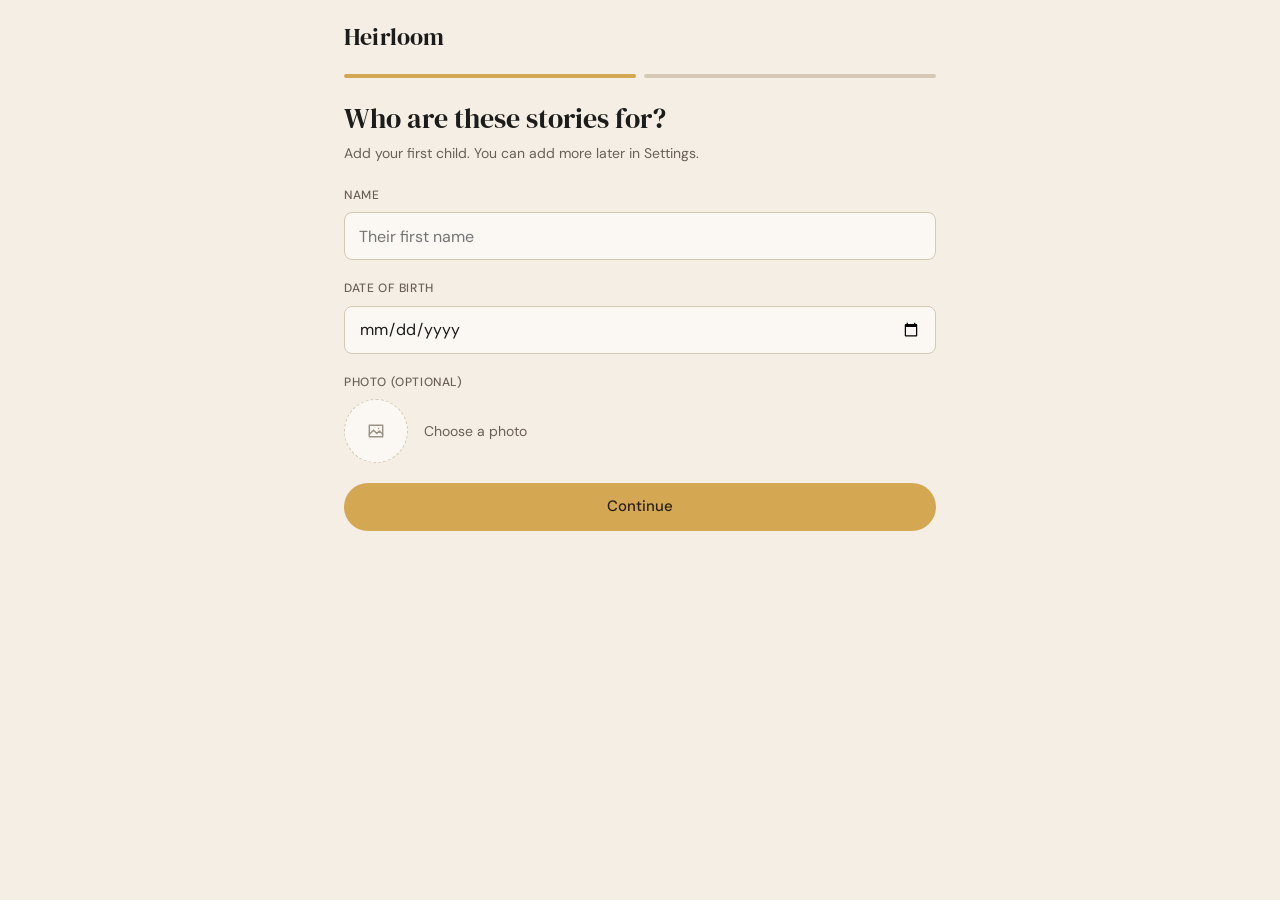
==== heirloom-pwa/index.html @ 804e4d86 "Add Heirloom PWA (Phase 1) in heirloom-pwa/ A separate vanilla HTML/CSS/JS PWA, a parent-facing comp" ====
<!doctype html>
<html lang="en">
<head>
<meta charset="utf-8">
<meta name="viewport" content="width=device-width, initial-scale=1, viewport-fit=cover">
<meta name="theme-color" content="#2A1F14">
<meta name="description" content="Record stories and messages for the people you love most.">
<meta name="apple-mobile-web-app-capable" content="yes">
<meta name="mobile-web-app-capable" content="yes">
<meta name="apple-mobile-web-app-status-bar-style" content="black-translucent">
<meta name="apple-mobile-web-app-title" content="Heirloom">
<title>Heirloom</title>
<link rel="manifest" href="manifest.json">
<link rel="icon" type="image/png" href="icons/icon-192.png">
<link rel="apple-touch-icon" href="icons/icon-192.png">
<link rel="preconnect" href="https://fonts.googleapis.com">
<link rel="preconnect" href="https://fonts.gstatic.com" crossorigin>
<link href="https://fonts.googleapis.com/css2?family=DM+Serif+Display:ital@0;1&family=DM+Sans:wght@300;400;500&display=swap" rel="stylesheet">
<link rel="stylesheet" href="styles.css">
</head>
<body>

<!-- 1. PIN gate -->
<section id="screen-pin" class="screen dark">
  <div class="pin-wrap">
    <div class="pin-brand">
      <h1 class="wordmark">Heirloom</h1>
      <p class="tagline">Stories worth keeping.</p>
    </div>
    <p class="pin-hint" id="pin-hint">Enter your PIN</p>
    <div class="pin-dots" id="pin-dots" aria-live="polite"><span></span><span></span><span></span><span></span></div>
    <div class="keypad" id="keypad">
      <button type="button" data-key="1">1</button>
      <button type="button" data-key="2">2</button>
      <button type="button" data-key="3">3</button>
      <button type="button" data-key="4">4</button>
      <button type="button" data-key="5">5</button>
      <button type="button" data-key="6">6</button>
      <button type="button" data-key="7">7</button>
      <button type="button" data-key="8">8</button>
      <button type="button" data-key="9">9</button>
      <button type="button" data-key="del" class="key-fn" aria-label="Delete"><span class="ic" data-icon="backspace"></span></button>
      <button type="button" data-key="0">0</button>
      <button type="button" data-key="ok" class="key-fn key-ok" aria-label="Confirm"><span class="ic" data-icon="arrowR"></span></button>
    </div>
    <button type="button" class="link-btn light" id="pin-add-contrib">Add contributor</button>
  </div>
</section>

<!-- 2. Onboarding -->
<section id="screen-onboard" class="screen parchment">
  <div class="pad onboard">
    <p class="wordmark dark-ink">Heirloom</p>
    <div class="ob-steps"><span class="ob-step active" id="ob-dot1"></span><span class="ob-step" id="ob-dot2"></span></div>
    <div id="ob-step1">
      <h1 class="h-serif">Who are these stories for?</h1>
      <p class="sub">Add your first child. You can add more later in Settings.</p>
      <label class="field"><span class="field-label">Name</span><input id="ob-child-name" type="text" autocomplete="off" maxlength="40" placeholder="Their first name"></label>
      <label class="field"><span class="field-label">Date of birth</span><input id="ob-child-dob" type="date"></label>
      <div class="field">
        <span class="field-label">Photo (optional)</span>
        <label class="photo-pick">
          <input type="file" id="ob-child-photo" accept="image/*" class="vh">
          <span class="photo-pick-preview" id="ob-child-photo-preview"><span class="ic" data-icon="image"></span></span>
          <span>Choose a photo</span>
        </label>
      </div>
      <button type="button" class="btn btn-gold btn-block" id="ob-next">Continue</button>
    </div>
    <div id="ob-step2" hidden>
      <h1 class="h-serif">Now, about you</h1>
      <p class="sub">Your name is how your recordings will be signed. Your PIN opens Heirloom on this device.</p>
      <label class="field"><span class="field-label">Your name</span><input id="ob-name" type="text" autocomplete="off" maxlength="40" placeholder="Dad, Mom, Grandma Rose"></label>
      <label class="field"><span class="field-label">4-digit PIN</span><input id="ob-pin" type="password" inputmode="numeric" pattern="[0-9]*" maxlength="4" autocomplete="new-password"></label>
      <label class="field"><span class="field-label">Confirm PIN</span><input id="ob-pin2" type="password" inputmode="numeric" pattern="[0-9]*" maxlength="4" autocomplete="new-password"></label>
      <button type="button" class="btn btn-gold btn-block" id="ob-finish">Start keeping stories</button>
      <button type="button" class="link-btn block" id="ob-back">Back</button>
    </div>
  </div>
</section>

<!-- 3. Home -->
<section id="screen-home" class="screen home">
  <div class="zone-a" id="zone-a">
    <div class="bg-layers" id="bg-layers"></div>
    <div class="bg-overlay"></div>
    <header class="home-header">
      <span class="wordmark sm">Heirloom</span>
      <div class="hdr-right">
        <button type="button" class="child-sel" id="child-sel"><span id="child-sel-name"></span><span class="ic" id="child-sel-chev" data-icon="chevD"></span></button>
        <button type="button" class="icon-btn glass-btn" id="btn-settings" aria-label="Settings"><span class="ic" data-icon="gear"></span></button>
        <button type="button" class="avatar" id="btn-avatar" aria-label="Switch contributor"><span id="avatar-initial"></span></button>
      </div>
    </header>
    <div class="zone-a-content">
      <div class="bg-dots" id="bg-dots"></div>
      <button type="button" class="gift-banner glass" id="gift-banner" hidden>
        <span class="ic gold" data-icon="gift"></span>
        <span class="gift-text"><span class="gift-label">Ready to gift</span><span class="gift-title" id="gift-title"></span></span>
        <span class="ic" data-icon="chevR"></span>
      </button>
      <div class="featured glass" id="featured" role="button" tabindex="0"></div>
    </div>
  </div>
  <div class="zone-b">
    <div class="zb-head">
      <h2 class="h-serif">All recordings</h2>
      <button type="button" class="btn btn-gold btn-sm" id="btn-record">＋ Record</button>
    </div>
    <div class="pills" id="filter-pills"></div>
    <div class="entry-list" id="entry-list"></div>
  </div>
</section>

<!-- 4.1 Choose a prompt -->
<section id="screen-prompt" class="screen parchment">
  <div class="topbar">
    <button type="button" class="icon-btn" id="prompt-close" aria-label="Cancel"><span class="ic" data-icon="close"></span></button>
    <span class="step-label">Step 1 of 4</span>
    <button type="button" class="link-btn" id="prompt-skip">Skip prompt</button>
  </div>
  <div class="pad">
    <h1 class="h-serif">What would you like to share?</h1>
    <div id="prompt-grid"></div>
  </div>
  <div class="sticky-foot"><button type="button" class="btn btn-gold btn-block" id="prompt-continue" disabled>Continue</button></div>
</section>

<!-- 4.2 Record -->
<section id="screen-record" class="screen dark rec">
  <div class="topbar">
    <button type="button" class="icon-btn light" id="rec-close" aria-label="Cancel"><span class="ic" data-icon="close"></span></button>
    <span class="step-label light">Step 2 of 4</span>
    <div class="mode-toggle" id="mode-toggle">
      <button type="button" data-mode="video" class="active" aria-label="Video">🎥</button>
      <button type="button" data-mode="audio" aria-label="Audio only">🎙</button>
    </div>
  </div>
  <div class="rec-stage">
    <p class="rec-prompt" id="rec-prompt"></p>
    <video id="rec-live" class="rec-live" playsinline muted autoplay hidden></video>
    <div id="rec-preview" class="rec-preview" hidden></div>
  </div>
  <div class="rec-controls" id="rec-controls">
    <div class="rec-status" id="rec-status"><span class="rec-dot"></span><span id="rec-time">0:00</span><span class="rec-limit" id="rec-limit">/ 1:00</span></div>
    <div class="dur-pills" id="dur-pills">
      <button type="button" data-min="1" class="active">1 min</button>
      <button type="button" data-min="3">3 min</button>
      <button type="button" data-min="5">5 min</button>
    </div>
    <button type="button" class="rec-btn" id="rec-btn" aria-label="Start recording"><span class="rec-btn-inner"><span class="ic" id="rec-btn-icon" data-icon="video"></span></span></button>
    <p class="rec-hint" id="rec-hint">Tap to start recording</p>
  </div>
  <div class="rec-after" id="rec-after" hidden>
    <button type="button" class="btn btn-ghost-light" id="rec-redo">Re-record</button>
    <button type="button" class="btn btn-gold" id="rec-continue">Continue</button>
  </div>
</section>

<!-- 4.3 Photos -->
<section id="screen-photos" class="screen parchment">
  <div class="topbar">
    <button type="button" class="icon-btn" id="photos-back" aria-label="Back"><span class="ic" data-icon="chevL"></span></button>
    <span class="step-label">Step 3 of 4</span>
    <span class="topbar-spacer"></span>
  </div>
  <div class="pad">
    <h1 class="h-serif">Add photos to this memory</h1>
    <p class="sub">Optional. Photos travel with the recording when you gift it.</p>
    <label class="drop-target">
      <input type="file" id="photo-input" accept="image/*" multiple class="vh">
      <span class="ic gold lg" data-icon="image"></span>
      <span class="drop-title">Tap to choose photos</span>
      <span class="drop-sub">From your camera roll or files</span>
    </label>
    <div class="thumb-row" id="photo-thumbs"></div>
  </div>
  <div class="sticky-foot two">
    <button type="button" class="btn btn-ghost" id="photos-skip">Skip</button>
    <button type="button" class="btn btn-gold" id="photos-continue">Continue</button>
  </div>
</section>

<!-- 4.4 Seal it (also used for Edit) -->
<section id="screen-seal" class="screen parchment">
  <div class="topbar">
    <button type="button" class="icon-btn" id="seal-back" aria-label="Back"><span class="ic" data-icon="chevL"></span></button>
    <span class="step-label" id="seal-step">Step 4 of 4</span>
    <span class="topbar-spacer"></span>
  </div>
  <div class="pad">
    <h1 class="h-serif" id="seal-heading">Seal it</h1>
    <label class="field"><span class="field-label">Title</span><input id="seal-title" type="text" maxlength="90"></label>
    <div class="field"><span class="field-label">Category</span><div class="pills wrap" id="seal-cats"></div></div>
    <label class="field"><span class="field-label">For</span><select id="seal-for"></select></label>
    <div class="field">
      <span class="field-label">Time-lock</span>
      <div class="tabs" id="lock-tabs">
        <button type="button" data-tab="date" class="active">By date</button>
        <button type="button" data-tab="milestone">By milestone</button>
      </div>
      <div class="lock-pane" id="lock-date-pane">
        <label class="field"><span class="field-label small">Opens on</span><input id="seal-date" type="date"></label>
      </div>
      <div class="lock-pane" id="lock-ms-pane" hidden>
        <div class="pills wrap" id="ms-grid"></div>
      </div>
      <label class="check-row"><input type="checkbox" id="seal-unsealed"><span>Leave unsealed (available now)</span></label>
    </div>
  </div>
  <div class="sticky-foot"><button type="button" class="btn btn-gold btn-block" id="seal-save">Save recording</button></div>
</section>

<!-- 5. Entry detail -->
<section id="screen-detail" class="screen parchment">
  <div class="topbar">
    <button type="button" class="icon-btn" id="detail-back" aria-label="Back"><span class="ic" data-icon="chevL"></span></button>
    <span class="topbar-spacer"></span>
    <button type="button" class="icon-btn" id="detail-menu" aria-label="More"><span class="ic" data-icon="more"></span></button>
  </div>
  <div class="pad" id="detail-body"></div>
</section>

<!-- 8. Settings -->
<section id="screen-settings" class="screen parchment">
  <div class="topbar">
    <button type="button" class="icon-btn" id="settings-back" aria-label="Back"><span class="ic" data-icon="chevL"></span></button>
    <span class="step-label">Settings</span>
    <span class="topbar-spacer"></span>
  </div>
  <div class="pad" id="settings-body"></div>
</section>

<!-- 7. Contributor add / edit -->
<section id="screen-contrib" class="screen parchment">
  <div class="topbar">
    <button type="button" class="icon-btn" id="contrib-back" aria-label="Back"><span class="ic" data-icon="chevL"></span></button>
    <span class="step-label" id="contrib-step">Contributor</span>
    <span class="topbar-spacer"></span>
  </div>
  <div class="pad" id="contrib-body"></div>
</section>

<!-- Child add / edit -->
<section id="screen-child" class="screen parchment">
  <div class="topbar">
    <button type="button" class="icon-btn" id="child-back" aria-label="Back"><span class="ic" data-icon="chevL"></span></button>
    <span class="step-label" id="child-step">Child</span>
    <span class="topbar-spacer"></span>
  </div>
  <div class="pad" id="child-body"></div>
</section>

<!-- Overlays -->
<div class="sheet-wrap" id="sheet" hidden>
  <div class="sheet-backdrop" id="sheet-backdrop"></div>
  <div class="sheet-panel" id="sheet-panel" role="dialog" aria-modal="true"></div>
</div>
<div class="modal-wrap" id="modal" hidden>
  <div class="modal-box" id="modal-box" role="alertdialog" aria-modal="true"></div>
</div>
<div class="viewer" id="viewer" hidden>
  <img id="viewer-img" alt="">
  <button type="button" class="icon-btn light viewer-close" id="viewer-close" aria-label="Close"><span class="ic" data-icon="close"></span></button>
</div>
<div class="toast" id="toast" role="status" aria-live="polite" hidden></div>
<noscript><p class="noscript">Heirloom needs JavaScript to run.</p></noscript>

<script src="app.js"></script>
</body>
</html>
---- heirloom-pwa/styles.css ----
/* Heirloom — Phase 1 styles */

:root {
  --bg-parchment: #F4EEE4;
  --bg-card: rgba(244,238,228,0.97);
  --bg-dark: #2A1F14;
  --text-primary: #1C1C1A;
  --text-secondary: #6B6058;
  --text-muted: #9B9388;
  --text-light: #F5EFE4;
  --accent-gold: #D4A853;
  --accent-gold-light: #E8C97A;
  --accent-gold-dim: rgba(212,168,83,0.25);
  --border-warm: #D4C9B5;
  --border-card: rgba(255,255,255,0.12);
  --shadow-panel: 0 -4px 24px rgba(0,0,0,0.3);

  --green: #5E8C5A;
  --red: #D9534F;
  --u: 8px;
  --side: 24px;
  --r-card: 8px;
  --r-glass: 10px;
  --r-panel: 18px 18px 0 0;
  --font-serif: 'DM Serif Display', Georgia, 'Times New Roman', serif;
  --font-sans: 'DM Sans', -apple-system, BlinkMacSystemFont, 'Segoe UI', Roboto, sans-serif;
  --safe-top: env(safe-area-inset-top, 0px);
  --safe-bottom: env(safe-area-inset-bottom, 0px);
}

* { box-sizing: border-box; }
[hidden] { display: none !important; }

html, body { margin: 0; padding: 0; }
html { -webkit-text-size-adjust: 100%; }
body {
  min-width: 320px;
  background: var(--bg-dark);
  color: var(--text-primary);
  font-family: var(--font-sans);
  font-weight: 400;
  font-size: 15px;
  line-height: 1.45;
  overflow-x: hidden;
  -webkit-font-smoothing: antialiased;
  -webkit-tap-highlight-color: transparent;
}

button, input, select, textarea { font: inherit; color: inherit; }
button { cursor: pointer; border: 0; background: none; padding: 0; }
button:disabled { cursor: default; opacity: 0.45; }
img { display: block; max-width: 100%; }

.vh {
  position: absolute !important; width: 1px; height: 1px; overflow: hidden;
  clip: rect(0 0 0 0); clip-path: inset(50%); white-space: nowrap; opacity: 0;
}

/* ---------- icons ---------- */
.ic { display: inline-flex; width: 20px; height: 20px; flex: 0 0 auto; }
.ic svg { width: 100%; height: 100%; }
.ic.sm { width: 16px; height: 16px; }
.ic.lg { width: 28px; height: 28px; }
.ic.gold { color: var(--accent-gold); }

/* ---------- screens ---------- */
.screen { display: none; min-height: 100vh; min-height: 100dvh; position: relative; }
.screen.active { display: block; }
.screen.dark { background: var(--bg-dark); color: var(--text-light); }
.screen.parchment { background: var(--bg-parchment); color: var(--text-primary); padding-bottom: calc(96px + var(--safe-bottom)); }
.pad { padding: 0 var(--side); }

.wordmark { font-family: var(--font-serif); font-weight: 400; font-size: 32px; letter-spacing: 0.2px; margin: 0; color: var(--text-light); line-height: 1.1; }
.wordmark.sm { font-size: 22px; }
.wordmark.dark-ink { color: var(--text-primary); font-size: 24px; padding-top: calc(24px + var(--safe-top)); }
.h-serif { font-family: var(--font-serif); font-weight: 400; font-size: 28px; line-height: 1.15; margin: 8px 0 8px; }
.sub { color: var(--text-secondary); font-size: 14px; margin: 0 0 24px; }
.tagline { font-size: 13px; color: var(--text-muted); margin: 8px 0 0; font-weight: 300; }

/* ---------- buttons ---------- */
.btn {
  display: inline-flex; align-items: center; justify-content: center; gap: 8px;
  min-height: 48px; padding: 0 24px; border-radius: 999px;
  font-weight: 500; font-size: 15px; transition: transform .1s, background .2s;
}
.btn:active { transform: scale(0.98); }
.btn-block { display: flex; width: 100%; }
.btn-sm { min-height: 36px; padding: 0 16px; font-size: 13px; }
.btn-gold { background: var(--accent-gold); color: var(--bg-dark); }
.btn-gold:hover { background: var(--accent-gold-light); }
.btn-ghost { border: 1px solid var(--border-warm); color: var(--text-primary); background: transparent; }
.btn-ghost-light { border: 1px solid rgba(255,255,255,0.3); color: var(--text-light); }
.btn-danger { background: transparent; color: var(--red); border: 1px solid rgba(217,83,79,0.4); }
.link-btn { color: var(--text-secondary); font-size: 14px; text-decoration: underline; text-underline-offset: 3px; padding: 12px 8px; }
.link-btn.light { color: var(--text-muted); }
.link-btn.block { display: block; margin: 8px auto 0; }
.icon-btn { width: 40px; height: 40px; border-radius: 50%; display: inline-flex; align-items: center; justify-content: center; color: var(--text-primary); }
.icon-btn.light { color: var(--text-light); }
.icon-btn .ic { width: 22px; height: 22px; }

/* ---------- forms ---------- */
.field { display: block; margin: 0 0 20px; }
.field-label { display: block; font-size: 12px; font-weight: 500; letter-spacing: 0.6px; text-transform: uppercase; color: var(--text-secondary); margin-bottom: 8px; }
.field-label.small { text-transform: none; letter-spacing: 0; font-weight: 400; }
.field input[type=text], .field input[type=password], .field input[type=date], .field select {
  display: block; width: 100%; min-height: 48px; padding: 10px 14px;
  border-radius: var(--r-card); border: 1px solid var(--border-warm); background: #FBF8F3;
  font-size: 16px; color: var(--text-primary); -webkit-appearance: none; appearance: none;
}
.field select { background-image: linear-gradient(45deg, transparent 50%, #6B6058 50%), linear-gradient(135deg, #6B6058 50%, transparent 50%); background-position: calc(100% - 20px) 21px, calc(100% - 15px) 21px; background-size: 5px 5px; background-repeat: no-repeat; }
.field input:focus, .field select:focus { outline: 2px solid var(--accent-gold); outline-offset: 1px; }
.check-row { display: flex; align-items: center; gap: 12px; padding: 14px 0 0; font-size: 15px; cursor: pointer; }
.check-row input { width: 22px; height: 22px; accent-color: var(--accent-gold); margin: 0; }
.check-list .check-row { padding: 10px 0; border-bottom: 1px solid rgba(212,201,181,0.5); }

.photo-pick { display: flex; align-items: center; gap: 16px; cursor: pointer; color: var(--text-secondary); font-size: 14px; }
.photo-pick-preview {
  width: 64px; height: 64px; border-radius: 50%; border: 1px dashed var(--border-warm);
  display: inline-flex; align-items: center; justify-content: center; overflow: hidden; background: #FBF8F3; color: var(--text-muted);
}
.photo-pick-preview img { width: 100%; height: 100%; object-fit: cover; }

/* ---------- topbar / sticky footer ---------- */
.topbar {
  display: flex; align-items: center; justify-content: space-between;
  padding: calc(8px + var(--safe-top)) 12px 8px; min-height: 56px;
}
.topbar-spacer { width: 40px; }
.step-label { font-size: 12px; letter-spacing: 0.6px; text-transform: uppercase; color: var(--text-muted); }
.step-label.light { color: rgba(245,239,228,0.55); }
.sticky-foot {
  position: fixed; left: 0; right: 0; bottom: 0; z-index: 5;
  padding: 16px var(--side) calc(16px + var(--safe-bottom));
  background: linear-gradient(to top, var(--bg-parchment) 70%, rgba(244,238,228,0));
}
.sticky-foot.two { display: flex; gap: 12px; }
.sticky-foot.two .btn { flex: 1; }

/* ---------- 1. PIN gate ---------- */
.pin-wrap {
  min-height: 100vh; min-height: 100dvh; display: flex; flex-direction: column; align-items: center; justify-content: center;
  padding: calc(32px + var(--safe-top)) var(--side) calc(24px + var(--safe-bottom)); text-align: center;
}
.pin-brand { margin-bottom: 40px; }
.pin-hint { font-size: 13px; color: rgba(245,239,228,0.7); margin: 0 0 16px; min-height: 20px; }
.pin-hint.error { color: #E8A39F; }
.pin-dots { display: flex; gap: 18px; justify-content: center; margin-bottom: 36px; }
.pin-dots span { width: 13px; height: 13px; border-radius: 50%; border: 1.5px solid var(--accent-gold); transition: background .15s; }
.pin-dots span.filled { background: var(--accent-gold); }
.pin-dots.shake { animation: shake .4s; }
@keyframes shake { 0%,100% { transform: translateX(0); } 20%,60% { transform: translateX(-8px); } 40%,80% { transform: translateX(8px); } }
.keypad { display: grid; grid-template-columns: repeat(3, 72px); gap: 16px 28px; justify-content: center; }
.keypad button {
  width: 72px; height: 72px; border-radius: 50%; font-size: 26px; font-weight: 300; color: var(--text-light);
  background: rgba(255,255,255,0.06); border: 1px solid rgba(255,255,255,0.08);
  display: inline-flex; align-items: center; justify-content: center; transition: background .12s;
}
.keypad button:active { background: rgba(212,168,83,0.3); }
.keypad .key-fn { background: transparent; border-color: transparent; }
.keypad .key-ok { color: var(--accent-gold); }
.keypad .ic { width: 26px; height: 26px; }
#pin-add-contrib { margin-top: 32px; }

/* ---------- 2. Onboarding ---------- */
.onboard { max-width: 480px; margin: 0 auto; padding-bottom: 32px; }
.ob-steps { display: flex; gap: 8px; margin: 24px 0 24px; }
.ob-step { height: 4px; flex: 1; border-radius: 2px; background: var(--border-warm); }
.ob-step.active { background: var(--accent-gold); }

/* ---------- 3. Home ---------- */
.screen.home { background: var(--bg-parchment); }
.zone-a {
  position: relative; min-height: 44vh; min-height: 44svh; color: var(--text-light);
  display: flex; flex-direction: column; background: var(--bg-dark); overflow: hidden;
}
.bg-layers, .bg-overlay { position: absolute; inset: 0; }
.bg-layer { position: absolute; inset: 0; width: 100%; height: 100%; object-fit: cover; opacity: 0; transition: opacity .6s ease; }
.bg-layer.active { opacity: 1; }
.bg-overlay { background: linear-gradient(to bottom, rgba(24,14,6,0.28) 0%, rgba(24,14,6,0.52) 55%, rgba(24,14,6,0.90) 100%); }
.home-header {
  position: relative; z-index: 2; display: flex; align-items: center; justify-content: space-between; gap: 8px;
  padding: calc(12px + var(--safe-top)) 16px 8px var(--side);
}
.hdr-right { display: flex; align-items: center; gap: 8px; min-width: 0; }
.child-sel {
  display: inline-flex; align-items: center; gap: 4px; color: var(--text-light); font-weight: 500; font-size: 14px;
  padding: 6px 10px; border-radius: 999px; max-width: 150px; min-height: 36px;
}
.child-sel span:first-child { overflow: hidden; text-overflow: ellipsis; white-space: nowrap; }
.child-sel .ic { width: 16px; height: 16px; }
.glass-btn { color: var(--text-light); width: 36px; height: 36px; }
.glass-btn .ic { width: 20px; height: 20px; }
.avatar {
  width: 36px; height: 36px; border-radius: 50%; background: var(--accent-gold); color: var(--bg-dark);
  font-weight: 500; font-size: 15px; display: inline-flex; align-items: center; justify-content: center;
  border: 2px solid rgba(255,255,255,0.35); flex: 0 0 auto;
}
.zone-a-content {
  position: relative; z-index: 2; margin-top: auto; padding: 16px var(--side) 40px;
  display: flex; flex-direction: column; gap: 12px;
}
.glass {
  background: rgba(255,255,255,0.07);
  -webkit-backdrop-filter: blur(12px); backdrop-filter: blur(12px);
  border: 1px solid rgba(255,255,255,0.12); border-radius: var(--r-glass); color: var(--text-light);
}
.bg-dots { display: flex; gap: 6px; justify-content: center; margin-bottom: 4px; }
.bg-dots span { width: 6px; height: 6px; border-radius: 3px; background: rgba(255,255,255,0.4); transition: width .3s, background .3s; }
.bg-dots span.active { width: 18px; background: var(--accent-gold-light); }
.gift-banner { display: flex; align-items: center; gap: 12px; padding: 12px 14px; text-align: left; width: 100%; }
.gift-text { flex: 1; min-width: 0; display: flex; flex-direction: column; }
.gift-label { font-size: 11px; letter-spacing: 0.8px; text-transform: uppercase; color: var(--accent-gold-light); }
.gift-title { font-family: var(--font-serif); font-style: italic; font-size: 16px; overflow: hidden; text-overflow: ellipsis; white-space: nowrap; }
.featured { padding: 14px 16px; cursor: pointer; }
.featured.empty { cursor: default; }
.featured-top { display: flex; align-items: center; gap: 8px; margin-bottom: 6px; }
.lock-badge {
  display: inline-flex; align-items: center; gap: 4px; font-size: 11px; letter-spacing: 0.6px; text-transform: uppercase;
  color: var(--accent-gold-light); background: rgba(212,168,83,0.18); border: 1px solid rgba(212,168,83,0.35);
  border-radius: 999px; padding: 3px 9px 3px 7px;
}
.lock-badge .ic { width: 12px; height: 12px; }
.featured-kicker { font-size: 11px; letter-spacing: 0.6px; text-transform: uppercase; color: rgba(245,239,228,0.6); }
.featured-title { font-family: var(--font-serif); font-style: italic; font-size: 22px; line-height: 1.2; margin: 0 0 4px; }
.featured-meta { font-size: 12px; color: rgba(245,239,228,0.62); }

.zone-b {
  position: relative; z-index: 3; margin-top: -18px; background: var(--bg-parchment); border-radius: var(--r-panel);
  box-shadow: var(--shadow-panel); padding: 24px 0 calc(32px + var(--safe-bottom)); min-height: 56vh;
}
.zb-head { display: flex; align-items: center; justify-content: space-between; padding: 0 var(--side); margin-bottom: 12px; }
.zb-head .h-serif { margin: 0; font-size: 24px; }

.pills {
  display: flex; gap: 8px; overflow-x: auto; padding: 4px var(--side) 12px; scrollbar-width: none;
  -webkit-overflow-scrolling: touch;
}
.pills::-webkit-scrollbar { display: none; }
.pills.wrap { flex-wrap: wrap; overflow: visible; padding: 0; }
.pill {
  flex: 0 0 auto; white-space: nowrap; font-size: 13px; padding: 8px 14px; border-radius: 999px;
  border: 1px solid var(--border-warm); color: var(--text-secondary); background: transparent; min-height: 36px;
}
.pill.active { background: var(--bg-dark); border-color: var(--bg-dark); color: var(--text-light); }
.pills.wrap .pill.active { background: var(--accent-gold-dim); border-color: var(--accent-gold); color: var(--text-primary); }

.entry-list { padding: 0 var(--side); }
.entry-row {
  display: flex; align-items: center; gap: 12px; width: 100%; text-align: left;
  padding: 12px 0; border-bottom: 1px solid rgba(212,201,181,0.6);
}
.entry-thumb {
  width: 40px; height: 40px; border-radius: var(--r-card); flex: 0 0 auto; overflow: hidden;
  display: inline-flex; align-items: center; justify-content: center; background: var(--bg-dark); color: var(--accent-gold);
}
.entry-thumb img { width: 100%; height: 100%; object-fit: cover; }
.entry-thumb .ic { width: 18px; height: 18px; }
.entry-main { flex: 1; min-width: 0; }
.entry-title { font-weight: 500; font-size: 13px; color: var(--text-primary); overflow: hidden; text-overflow: ellipsis; white-space: nowrap; }
.entry-meta { font-size: 12px; color: var(--text-muted); overflow: hidden; text-overflow: ellipsis; white-space: nowrap; margin-top: 2px; }
.ind-sealed { width: 8px; height: 8px; border-radius: 50%; background: var(--accent-gold); flex: 0 0 auto; margin-right: 6px; }
.ind-open { width: 20px; height: 20px; border-radius: 50%; background: var(--green); color: #fff; display: inline-flex; align-items: center; justify-content: center; flex: 0 0 auto; }
.ind-open .ic { width: 12px; height: 12px; }
.empty-state { text-align: center; color: var(--text-muted); font-size: 14px; padding: 40px 16px; }
.empty-state .h-serif { color: var(--text-secondary); font-size: 20px; }

/* ---------- 4.1 Prompts ---------- */
.prompt-group { margin: 24px 0 8px; }
.prompt-group h3 { font-family: var(--font-serif); font-weight: 400; font-size: 18px; margin: 0 0 12px; color: var(--text-secondary); }
.prompt-cards { display: grid; grid-template-columns: 1fr 1fr; gap: 10px; }
.prompt-card {
  text-align: left; background: var(--bg-card); border: 1.5px solid var(--border-warm); border-radius: var(--r-card);
  padding: 12px; font-size: 13px; line-height: 1.35; color: var(--text-primary); min-height: 84px; transition: border-color .15s, box-shadow .15s;
}
.prompt-card.selected { border-color: var(--accent-gold); box-shadow: 0 0 0 3px var(--accent-gold-dim); }

/* ---------- 4.2 Record ---------- */
.rec { display: none; flex-direction: column; }
.rec.active { display: flex; }
.mode-toggle { display: inline-flex; background: rgba(255,255,255,0.08); border-radius: 999px; padding: 3px; }
.mode-toggle button { width: 40px; height: 34px; border-radius: 999px; font-size: 17px; opacity: 0.55; }
.mode-toggle button.active { background: rgba(212,168,83,0.3); opacity: 1; }
.mode-toggle.locked { pointer-events: none; opacity: 0.5; }
.rec-stage { flex: 1; display: flex; flex-direction: column; align-items: center; justify-content: center; padding: 16px var(--side); gap: 24px; }
.rec-prompt { font-family: var(--font-serif); font-style: italic; font-size: 24px; line-height: 1.3; text-align: center; color: var(--text-light); margin: 0; max-width: 520px; }
.rec-prompt.muted { color: rgba(245,239,228,0.5); }
.rec-live { width: 100%; max-width: 360px; aspect-ratio: 3 / 4; object-fit: cover; border-radius: 14px; background: #000; transform: scaleX(-1); }
.rec-preview { width: 100%; max-width: 420px; display: flex; flex-direction: column; align-items: center; gap: 16px; }
.rec-preview video { width: 100%; max-height: 46vh; border-radius: 14px; background: #000; }
.rec-preview audio { width: 100%; }
.wave { display: flex; align-items: center; justify-content: center; gap: 4px; height: 48px; }
.wave span { width: 4px; height: 10px; border-radius: 2px; background: var(--accent-gold); opacity: .7; }
.wave.playing span { animation: wave 1s ease-in-out infinite; }
@keyframes wave { 0%,100% { height: 8px; } 50% { height: 44px; } }
.rec-controls { display: flex; flex-direction: column; align-items: center; gap: 16px; padding: 8px var(--side) calc(28px + var(--safe-bottom)); }
.rec-status { display: flex; align-items: center; gap: 8px; font-variant-numeric: tabular-nums; font-size: 15px; visibility: hidden; }
.rec-status.on { visibility: visible; }
.rec-dot { width: 10px; height: 10px; border-radius: 50%; background: #E5484D; animation: pulse 1.2s ease-in-out infinite; }
@keyframes pulse { 0%,100% { opacity: 1; transform: scale(1); } 50% { opacity: .35; transform: scale(.8); } }
.rec-limit { color: rgba(245,239,228,0.5); }
.dur-pills { display: flex; gap: 8px; }
.dur-pills button { padding: 7px 14px; border-radius: 999px; font-size: 13px; border: 1px solid rgba(255,255,255,0.18); color: rgba(245,239,228,0.7); }
.dur-pills button.active { border-color: var(--accent-gold); color: var(--accent-gold-light); background: rgba(212,168,83,0.12); }
.dur-pills.locked { opacity: .35; pointer-events: none; }
.rec-btn { width: 84px; height: 84px; border-radius: 50%; border: 3px solid var(--accent-gold); padding: 6px; display: inline-flex; }
.rec-btn-inner { flex: 1; border-radius: 50%; background: rgba(212,168,83,0.16); display: inline-flex; align-items: center; justify-content: center; color: var(--accent-gold-light); transition: all .2s; }
.rec-btn-inner .ic { width: 30px; height: 30px; }
.rec-btn.recording .rec-btn-inner { background: #E5484D; border-radius: 10px; margin: 14px; color: transparent; }
.rec-hint { margin: 0; font-size: 13px; color: rgba(245,239,228,0.55); }
.rec-after { display: flex; gap: 12px; padding: 8px var(--side) calc(28px + var(--safe-bottom)); }
.rec-after .btn { flex: 1; }

/* ---------- 4.3 Photos ---------- */
.drop-target {
  display: flex; flex-direction: column; align-items: center; justify-content: center; gap: 6px; cursor: pointer;
  border: 1.5px dashed var(--accent-gold); border-radius: var(--r-card); background: var(--bg-card); padding: 32px 16px; text-align: center;
}
.drop-title { font-weight: 500; }
.drop-sub { font-size: 13px; color: var(--text-muted); }
.thumb-row { display: flex; gap: 10px; overflow-x: auto; padding: 16px 0; margin: 0 calc(-1 * var(--side)); padding-left: var(--side); padding-right: var(--side); scrollbar-width: none; }
.thumb-row::-webkit-scrollbar { display: none; }
.thumb { position: relative; flex: 0 0 auto; width: 96px; height: 96px; border-radius: var(--r-card); overflow: hidden; background: var(--border-warm); }
.thumb img { width: 100%; height: 100%; object-fit: cover; }
.thumb-x { position: absolute; top: 4px; right: 4px; width: 26px; height: 26px; border-radius: 50%; background: rgba(28,28,26,0.7); color: #fff; display: inline-flex; align-items: center; justify-content: center; }
.thumb-x .ic { width: 14px; height: 14px; }

/* ---------- 4.4 Seal ---------- */
.tabs { display: flex; background: rgba(212,201,181,0.35); border-radius: 999px; padding: 3px; margin-bottom: 16px; }
.tabs button { flex: 1; min-height: 38px; border-radius: 999px; font-size: 14px; color: var(--text-secondary); }
.tabs button.active { background: #FBF8F3; color: var(--text-primary); font-weight: 500; box-shadow: 0 1px 3px rgba(0,0,0,0.08); }
.tabs.disabled { opacity: .4; pointer-events: none; }
.lock-pane.disabled { opacity: .4; pointer-events: none; }

/* ---------- 5. Detail ---------- */
.detail-title { font-family: var(--font-serif); font-weight: 400; font-size: 32px; line-height: 1.15; margin: 8px 0 16px; }
.meta-list { margin: 0 0 24px; padding: 0; list-style: none; border-top: 1px solid rgba(212,201,181,0.6); }
.meta-list li { display: flex; justify-content: space-between; gap: 16px; padding: 10px 0; border-bottom: 1px solid rgba(212,201,181,0.6); font-size: 14px; }
.meta-list li span:first-child { color: var(--text-muted); }
.meta-list li span:last-child { text-align: right; }
.sealed-panel { background: var(--bg-dark); color: var(--text-light); border-radius: var(--r-card); padding: 24px; text-align: center; margin-bottom: 24px; }
.sealed-panel .ic { width: 32px; height: 32px; color: var(--accent-gold); margin-bottom: 8px; }
.sealed-panel p { margin: 0 0 16px; }
.sealed-cond { font-family: var(--font-serif); font-style: italic; font-size: 20px; }
.sealed-note { font-size: 13px; color: rgba(245,239,228,0.6); }
.sealed-actions { display: flex; flex-direction: column; gap: 10px; }
.player { margin-bottom: 24px; }
.player video { width: 100%; border-radius: var(--r-card); background: #000; max-height: 60vh; }
.player audio { width: 100%; }
.player .wave { margin-bottom: 8px; }
.prompt-quote { font-family: var(--font-serif); font-style: italic; color: var(--text-secondary); font-size: 17px; margin: 0 0 20px; padding-left: 14px; border-left: 2px solid var(--accent-gold); }
.section-label { font-size: 12px; font-weight: 500; letter-spacing: 0.6px; text-transform: uppercase; color: var(--text-secondary); margin: 0 0 10px; }
.photo-strip { display: flex; gap: 10px; overflow-x: auto; margin: 0 calc(-1 * var(--side)) 24px; padding: 0 var(--side); scrollbar-width: none; }
.photo-strip::-webkit-scrollbar { display: none; }
.photo-strip button { flex: 0 0 auto; width: 120px; height: 120px; border-radius: var(--r-card); overflow: hidden; }
.photo-strip img { width: 100%; height: 100%; object-fit: cover; }
.shared-note { font-size: 13px; color: var(--green); text-align: center; margin: 10px 0 0; }

/* ---------- settings / lists ---------- */
.settings-section { margin: 8px 0 28px; }
.settings-section h2 { font-family: var(--font-serif); font-weight: 400; font-size: 22px; margin: 0 0 8px; }
.list-row {
  display: flex; align-items: center; gap: 12px; width: 100%; text-align: left; padding: 12px 0;
  border-bottom: 1px solid rgba(212,201,181,0.6); min-height: 56px;
}
.list-row .grow { flex: 1; min-width: 0; }
.list-row .row-title { font-weight: 500; font-size: 15px; display: block; overflow: hidden; text-overflow: ellipsis; white-space: nowrap; }
.list-row .row-sub { font-size: 12px; color: var(--text-muted); display: block; }
.list-row .ic { color: var(--text-muted); width: 18px; height: 18px; }
.list-row.add { color: var(--accent-gold); font-weight: 500; border-bottom: 0; }
.list-row.add .ic { color: var(--accent-gold); }
.list-row.danger { color: var(--red); }
.mini-avatar { width: 36px; height: 36px; border-radius: 50%; flex: 0 0 auto; background: var(--bg-dark); color: var(--accent-gold-light); display: inline-flex; align-items: center; justify-content: center; font-weight: 500; overflow: hidden; }
.mini-avatar img { width: 100%; height: 100%; object-fit: cover; }
.pin-mask { letter-spacing: 3px; color: var(--text-muted); font-size: 13px; }
.about { font-size: 13px; color: var(--text-muted); }
.form-actions { display: flex; flex-direction: column; gap: 12px; margin-top: 8px; }
.hint { font-size: 13px; color: var(--text-muted); margin: -8px 0 16px; }

/* ---------- sheets / modal / viewer / toast ---------- */
.sheet-wrap { position: fixed; inset: 0; z-index: 40; }
.sheet-backdrop { position: absolute; inset: 0; background: rgba(20,12,4,0.55); animation: fade .2s; }
.sheet-panel {
  position: absolute; left: 0; right: 0; bottom: 0; max-height: 86vh; overflow-y: auto;
  background: var(--bg-parchment); border-radius: var(--r-panel); box-shadow: var(--shadow-panel);
  padding: 12px var(--side) calc(24px + var(--safe-bottom)); animation: up .25s ease;
}
.sheet-grip { width: 40px; height: 4px; border-radius: 2px; background: var(--border-warm); margin: 0 auto 16px; }
.sheet-panel h2 { font-family: var(--font-serif); font-weight: 400; font-size: 24px; margin: 0 0 8px; }
.sheet-panel p { color: var(--text-secondary); font-size: 14px; margin: 0 0 20px; }
.sheet-actions { display: flex; flex-direction: column; gap: 10px; }
.sheet-option { display: flex; align-items: center; gap: 12px; width: 100%; padding: 12px 4px; border-bottom: 1px solid rgba(212,201,181,0.6); text-align: left; font-size: 15px; }
.sheet-option.active { font-weight: 500; }
.sheet-option .ic { margin-left: auto; color: var(--accent-gold); }
@keyframes up { from { transform: translateY(100%); } to { transform: translateY(0); } }
@keyframes fade { from { opacity: 0; } to { opacity: 1; } }

.modal-wrap { position: fixed; inset: 0; z-index: 50; background: rgba(20,12,4,0.6); display: flex; align-items: center; justify-content: center; padding: 24px; animation: fade .15s; }
.modal-box { background: var(--bg-parchment); border-radius: 14px; padding: 24px; width: 100%; max-width: 360px; }
.modal-box h2 { font-family: var(--font-serif); font-weight: 400; font-size: 22px; margin: 0 0 8px; }
.modal-box p { font-size: 14px; color: var(--text-secondary); margin: 0 0 16px; }
.modal-box .field { margin-bottom: 16px; }
.modal-actions { display: flex; flex-direction: column; gap: 10px; margin-top: 8px; }

.viewer { position: fixed; inset: 0; z-index: 60; background: rgba(0,0,0,0.94); display: flex; align-items: center; justify-content: center; animation: fade .2s; }
.viewer img { max-width: 100%; max-height: 100%; object-fit: contain; }
.viewer-close { position: absolute; top: calc(12px + var(--safe-top)); right: 12px; background: rgba(255,255,255,0.12); }

.toast {
  position: fixed; left: 50%; bottom: calc(96px + var(--safe-bottom)); transform: translateX(-50%); z-index: 70;
  background: var(--bg-dark); color: var(--text-light); border: 1px solid rgba(212,168,83,0.4);
  padding: 12px 18px; border-radius: 12px; font-size: 14px; max-width: calc(100vw - 32px); width: max-content;
  box-shadow: 0 6px 24px rgba(0,0,0,0.3); animation: fade .2s;
}
.toast.error { border-color: rgba(229,72,77,0.7); }
.fatal { padding: 48px var(--side); color: var(--text-light); text-align: center; }
.noscript { color: var(--text-light); text-align: center; padding: 48px 24px; }

@media (min-width: 640px) {
  .prompt-cards { grid-template-columns: repeat(3, 1fr); }
  .pad, .entry-list { max-width: 640px; margin-left: auto; margin-right: auto; }
}
@media (prefers-reduced-motion: reduce) {
  *, *::before, *::after { animation-duration: 0.01ms !important; transition-duration: 0.01ms !important; }
}
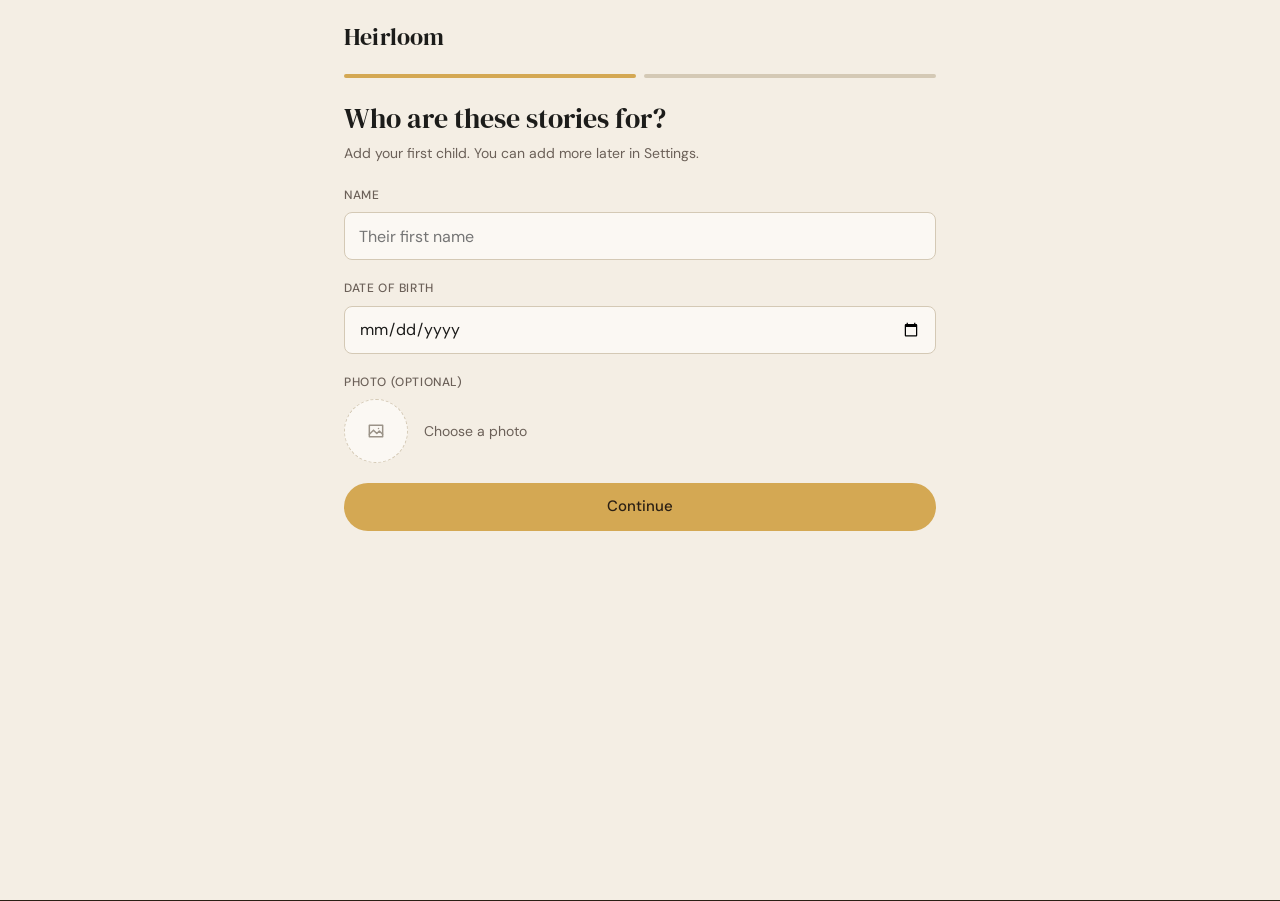
==== commit 591fc06a: "Heirloom: restore from backup, and testing mode Restore (Settings -> "Restore from backup"): - Accep" ====
--- a/heirloom-pwa/index.html
+++ b/heirloom-pwa/index.html
@@ -264,6 +264,7 @@
   <button type="button" class="icon-btn light viewer-close" id="viewer-close" aria-label="Close"><span class="ic" data-icon="close"></span></button>
 </div>
 <div class="toast" id="toast" role="status" aria-live="polite" hidden></div>
+<input type="file" id="restore-input" class="vh" multiple aria-label="Choose a Heirloom backup to restore">
 <noscript><p class="noscript">Heirloom needs JavaScript to run.</p></noscript>
 
 <script src="app.js"></script>
